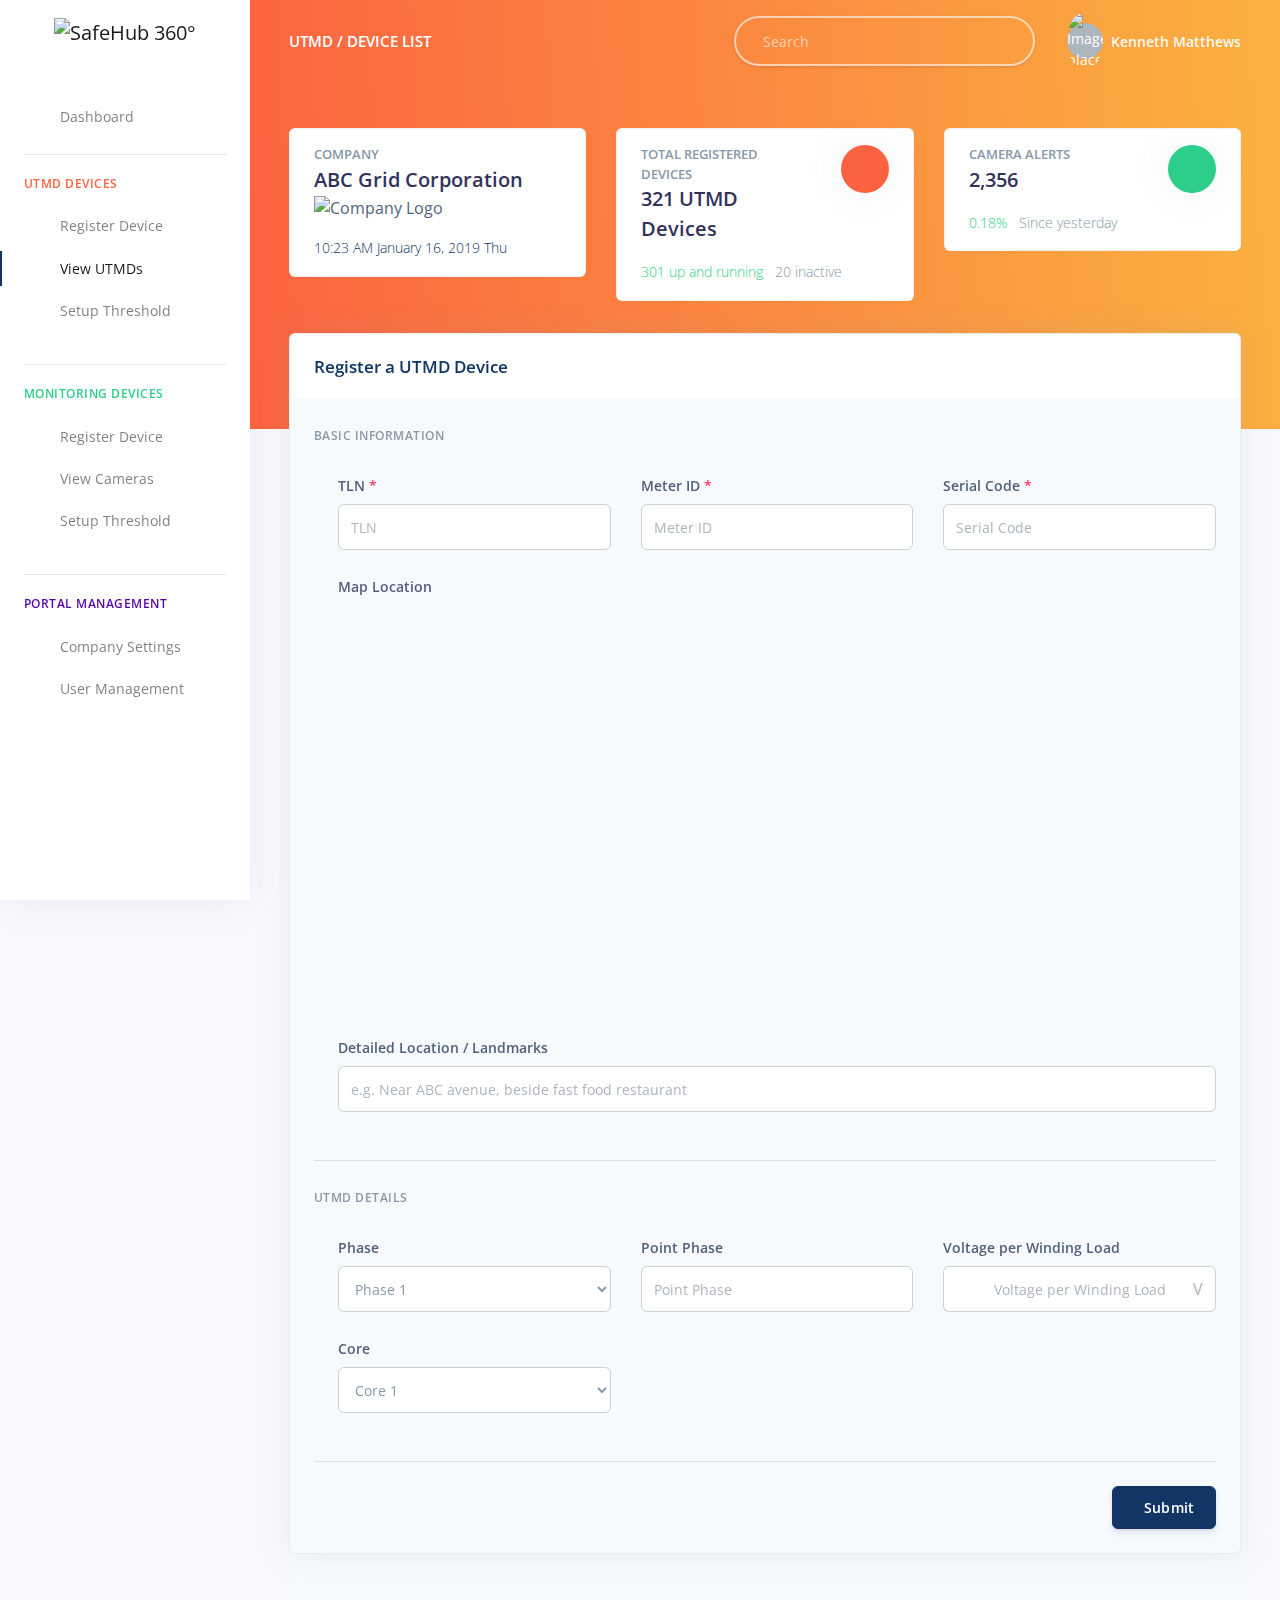
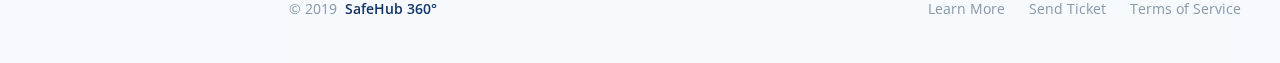
==== list-utmd.html @ 9fd8b377 "Added Register utmd, list html" ====
<!DOCTYPE html>
<html>

<head>
  <meta charset="utf-8">
  <meta name="viewport" content="width=device-width, initial-scale=1, shrink-to-fit=no">
  <meta name="description" content="One of ">
  <meta name="author" content="Ascent Digital Solutions">
  <title>UTMD Devices : SafeHub 360°</title>
  <!-- Favicon -->
  <link href="./assets/img/brand/favicon.png" rel="icon" type="image/png">
  <!-- Fonts -->
  <link href="https://fonts.googleapis.com/css?family=Open+Sans:300,400,600,700" rel="stylesheet">
  <!-- Icons -->
  <link href="./assets/vendor/nucleo/css/nucleo.css" rel="stylesheet">
  <link href="./assets/vendor/@fortawesome/fontawesome-free/css/all.min.css" rel="stylesheet">
  <!-- Argon CSS -->
  <link type="text/css" href="./assets/css/argon.css?v=1.0.0" rel="stylesheet">
</head>

<body>










  <!-- Sidenav -->
  <nav class="navbar navbar-vertical fixed-left navbar-expand-md navbar-light bg-white" id="sidenav-main">
    <div class="container-fluid">
      <!-- Toggler -->
      <button class="navbar-toggler" type="button" data-toggle="collapse" data-target="#sidenav-collapse-main" aria-controls="sidenav-main" aria-expanded="false" aria-label="Toggle navigation">
        <span class="navbar-toggler-icon"></span>
      </button>
      <!-- Brand -->
      <a class="navbar-brand pt-0" href="./index.html">
        <img src="./assets/img/brand/blue.png" class="navbar-brand-img" alt="SafeHub 360°">
      </a>
      <!-- User -->
      <ul class="nav align-items-center d-md-none">
        <li class="nav-item dropdown">
          <a class="nav-link nav-link-icon" href="#" role="button" data-toggle="dropdown" aria-haspopup="true" aria-expanded="false">
            <i class="ni ni-bell-55"></i>
          </a>
          <div class="dropdown-menu dropdown-menu-arrow dropdown-menu-right" aria-labelledby="navbar-default_dropdown_1">
            <a class="dropdown-item" href="#">Action</a>
            <a class="dropdown-item" href="#">Another action</a>
            <div class="dropdown-divider"></div>
            <a class="dropdown-item" href="#">Something else here</a>
          </div>
        </li>

        <!-- Side Dropwdonw -->
        <li class="nav-item dropdown">
          <a class="nav-link" href="#" role="button" data-toggle="dropdown" aria-haspopup="true" aria-expanded="false">
            <div class="media align-items-center">
              <span class="avatar avatar-sm rounded-circle">
                <img alt="Image placeholder" src="./assets/img/theme/team-1-800x800.jpg">
              </span>
            </div>
          </a>
          <div class="dropdown-menu dropdown-menu-arrow dropdown-menu-right">
            <div class=" dropdown-header noti-title">
              <h6 class="text-overflow m-0">Welcome!</h6>
            </div>
            <a href="./examples/profile.html" class="dropdown-item">
              <i class="ni ni-single-02"></i>
              <span>My profile</span>
            </a>
            <a href="./examples/profile.html" class="dropdown-item">
              <i class="ni ni-settings-gear-65"></i>
              <span>Settings</span>
            </a>
            <a href="./examples/profile.html" class="dropdown-item">
              <i class="ni ni-calendar-grid-58"></i>
              <span>Activity</span>
            </a>
            <a href="./examples/profile.html" class="dropdown-item">
              <i class="ni ni-support-16"></i>
              <span>Support</span>
            </a>
            <div class="dropdown-divider"></div>
            <a href="#!" class="dropdown-item">
              <i class="ni ni-user-run"></i>
              <span>Logout</span>
            </a>
          </div>
        </li>
        <!--  -->
      </ul>
      <!-- Collapse -->
      <div class="collapse navbar-collapse" id="sidenav-collapse-main">
        <!-- Collapse header -->
        <div class="navbar-collapse-header d-md-none">
          <div class="row">
            <div class="col-6 collapse-brand">
              <a href="./index.html">
                <img src="./assets/img/brand/blue.png">
              </a>
            </div>
            <div class="col-6 collapse-close">
              <button type="button" class="navbar-toggler" data-toggle="collapse" data-target="#sidenav-collapse-main" aria-controls="sidenav-main" aria-expanded="false" aria-label="Toggle sidenav">
                <span></span>
                <span></span>
              </button>
            </div>
          </div>
        </div>
        <!-- Form -->
        <form class="mt-4 mb-3 d-md-none">
          <div class="input-group input-group-rounded input-group-merge">
            <input type="search" class="form-control form-control-rounded form-control-prepended" placeholder="Search" aria-label="Search">
            <div class="input-group-prepend">
              <div class="input-group-text">
                <span class="fa fa-search"></span>
              </div>
            </div>
          </div>
        </form>
        <!-- Navigation -->
        <ul class="navbar-nav">
          <li class="nav-item">
            <a class="nav-link" href="./dashboard.html">
              <i class="ni ni-tv-2 text-primary"></i> Dashboard
            </a>
          </li>
        </ul>


        <!-- UTMD Links -->
        <hr class="my-3">
        <!-- Heading -->
        <h6 class="navbar-heading text-orange">UTMD Devices</h6>
        <ul class="navbar-nav mb-md-3">
          <li class="nav-item">
            <a class="nav-link" href="./register-utmd.html">
              <i class="ni ni-fat-add text-orange"></i> Register Device
            </a>
          </li>
          <li class="nav-item">
            <a class="nav-link active" href="./list-utmd.html">
              <i class="ni ni-app text-orange"></i> View UTMDs
            </a>
          </li>
          <li class="nav-item">
            <a class="nav-link" href="./setup-utmd.html">
              <i class="ni ni-settings text-orange"></i> Setup Threshold 
            </a>
          </li>
        </ul>
        <!-- End UTMD Links -->


        <!-- Camera Links -->
        <hr class="my-3">
        <!-- Heading -->
        <h6 class="navbar-heading text-green">Monitoring Devices</h6>
        <ul class="navbar-nav mb-md-3">
          <li class="nav-item">
            <a class="nav-link" href="./register-camera.html">
              <i class="ni ni-fat-add text-green"></i> Register Device
            </a>
          </li>
          <li class="nav-item">
            <a class="nav-link" href="./list-camera.html">
              <i class="fa fa-video text-green"></i> View Cameras
            </a>
          </li>
          <li class="nav-item">
            <a class="nav-link" href="./setup-camera.html">
              <i class="ni ni-settings text-green"></i> Setup Threshold 
            </a>
          </li>
        </ul>
        <!-- End Camera Links -->





        <!-- Portal Management -->
        <!-- Divider -->
        <hr class="my-3">
        <!-- Heading -->
        <h6 class="navbar-heading text-indigo">Portal Management</h6>
        <!-- Navigation -->
        <ul class="navbar-nav mb-md-3">
          <li class="nav-item">
            <a class="nav-link" href="./company-settings.html">
              <i class="ni ni-building text-indigo"></i> Company Settings
            </a>
          </li>
          <li class="nav-item">
            <a class="nav-link" href="./user-management.html">
              <i class="ni ni-circle-08 text-indigo"></i> User Management
            </a>
          </li> 
        </ul>
        <!-- End Portal Management -->



      </div>
    </div>
  </nav>


















  <!-- Main content -->
  <div class="main-content">
    <!-- Top navbar -->
    <nav class="navbar navbar-top navbar-expand-md navbar-dark" id="navbar-main">
      <div class="container-fluid">
        <!-- Brand -->
        <a class="h4 mb-0 text-white text-uppercase d-none d-lg-inline-block" href="./index.html">UTMD / DEvice List</a>
        <!-- Form -->
        <form class="navbar-search navbar-search-dark form-inline mr-3 d-none d-md-flex ml-lg-auto">
          <div class="form-group mb-0">
            <div class="input-group input-group-alternative">
              <div class="input-group-prepend">
                <span class="input-group-text"><i class="fas fa-search"></i></span>
              </div>
              <input class="form-control" placeholder="Search" type="text">
            </div>
          </div>
        </form>
        <!-- User -->
        <ul class="navbar-nav align-items-center d-none d-md-flex">
          <li class="nav-item dropdown">
            <a class="nav-link pr-0" href="#" role="button" data-toggle="dropdown" aria-haspopup="true" aria-expanded="false">
              <div class="media align-items-center">
                <span class="avatar avatar-sm rounded-circle">
                  <img alt="Image placeholder" src="./assets/img/theme/team-1-800x800.jpg">
                </span>
                <div class="media-body ml-2 d-none d-lg-block">
                  <span class="mb-0 text-sm  font-weight-bold">Kenneth Matthews</span>
                </div>
              </div>
            </a>
            <div class="dropdown-menu dropdown-menu-arrow dropdown-menu-right">
              <div class=" dropdown-header noti-title">
                <h6 class="text-overflow m-0">Welcome!</h6>
              </div> 
              <a href="./examples/profile.html" class="dropdown-item">
                <i class="ni ni-settings-gear-65"></i>
                <span>Settings</span>
              </a>
              <a href="./examples/profile.html" class="dropdown-item">
                <i class="ni ni-calendar-grid-58"></i>
                <span>Activity</span>
              </a>
              <a href="./examples/profile.html" class="dropdown-item">
                <i class="ni ni-support-16"></i>
                <span>Contact Support</span>
              </a>
              <div class="dropdown-divider"></div>
              <a href="#!" class="dropdown-item">
                <i class="ni ni-user-run"></i>
                <span>Logout</span>
              </a>
            </div>
          </li>
        </ul>
      </div>
    </nav>















      <!-- Header -->
      <!-- Header -->
    <div class="header bg-gradient-orange pb-8 pt-5 pt-md-8">
      <div class="container-fluid">
        <div class="header-body">
          <!-- Card stats -->
          <div class="row">

            <div class="col-xl-4 col-lg-12">
              <div class="card card-stats mb-4 mb-xl-0">
                <div class="card-body">
                  <div class="row">
                    <div class="col">
                      <h5 class="card-title text-uppercase text-muted mb-0">Company</h5>
                      <span class="h2 font-weight-bold mb-0">ABC Grid Corporation</span>
                    </div>
                    <div class="col-auto">
                      <img src="./assets/img/brand/blue.png" width="100px" alt="Company Logo">
                    </div>
                  </div>
                  <p class="mt-3 mb-0 text-muted text-sm">
                    <span class="text-primary mr-2"><i class="fas fa-clock"></i> 10:23 AM January 16, 2019 Thu</span>
                    <span class="text-nowrap"></span>
                  </p>
                </div>
              </div>
            </div>



            <div class="col-xl-4 col-lg-6">
              <div class="card card-stats mb-4 mb-xl-0">
                <div class="card-body">
                  <div class="row">
                    <div class="col">
                      <h5 class="card-title text-uppercase text-muted mb-0">Total Registered Devices</h5> 
                      <span class="h2 font-weight-bold mb-0">321 UTMD Devices</span>
                    </div>
                    <div class="col-auto">
                      <div class="icon icon-shape bg-orange text-white rounded-circle shadow">
                        <i class="fas fa-cubes"></i>
                      </div>
                    </div>
                  </div>
                  <p class="mt-3 mb-0 text-muted text-sm">
                    <span class="text-success mr-2"> <i class="fa fa-arrow-up"></i> 301 up and running </span>
                    <span class="text-nowrap"><i class="fa fa-arrow-down"></i> 20 inactive</span>
                  </p>
                </div>
              </div>
            </div>
            <div class="col-xl-4 col-lg-6">
              <div class="card card-stats mb-4 mb-xl-0">
                <div class="card-body">
                  <div class="row">
                    <div class="col">
                      <h5 class="card-title text-uppercase text-muted mb-0">Camera Alerts</h5>
                      <span class="h2 font-weight-bold mb-0">2,356</span>
                    </div>
                    <div class="col-auto">
                      <div class="icon icon-shape bg-green text-white rounded-circle shadow">
                        <i class="fa fa-video"></i>
                      </div>
                    </div>
                  </div>
                  <p class="mt-3 mb-0 text-muted text-sm">
                    <span class="text-success mr-2"><i class="fas fa-arrow-down"></i> 0.18%</span>
                    <span class="text-nowrap">Since yesterday</span>
                  </p>
                </div>
              </div>
            </div> 



          </div>
        </div>
      </div>
    </div>












    <!-- Page content -->
    <div class="container-fluid mt--7">
      <div class="row">



        <!-- Column 2 -->
        <div class="col-xl-12 order-xl-1">
          <div class="card bg-secondary shadow">
            <div class="card-header bg-white border-0">
              <div class="row align-items-center">
                <div class="col-8">
                  <h3 class="mb-0 text-primary"><i class="fa fa-cube"></i> Register a UTMD Device</h3>
                </div>
                <div class="col-4 text-right">
                  <!-- <a href="#!" class="btn btn-sm btn-primary">Go to Setup Threshold</a> -->
                </div>
              </div>
            </div>
            <div class="card-body">
              <form>
                <h6 class="heading-small text-muted mb-4">Basic information</h6>
                <div class="pl-lg-4">
                  <div class="row">
                    <div class="col-lg-4">
                      <div class="form-group">
                        <label class="form-control-label" for="basic_1">TLN <span class="text-red">*</span></label>
                        <input type="text" id="basic_1" class="form-control " placeholder="TLN" value="">
                      </div>
                    </div>
                    <div class="col-lg-4">
                      <div class="form-group">
                        <label class="form-control-label" for="basic_2">Meter ID <span class="text-red">*</span></label>
                        <input type="text" id="basic_2" class="form-control " placeholder="Meter ID" value="">
                      </div>
                    </div>
                    <div class="col-lg-4">
                      <div class="form-group">
                        <label class="form-control-label" for="basic_3">Serial Code <span class="text-red">*</span></label>
                        <input type="text" id="basic_3" class="form-control " placeholder="Serial Code" value="">
                      </div>
                    </div>
                  </div> 

                  <div class="row">
                    <div class="col-md-12">
                      <div class="form-group">
                        <label class="form-control-label" for="basic_5">Map Location</label>
                        <iframe class="" src="http://maps.google.com/maps?q=19.7436798, 96.0950516&z=15&output=embed" width="100%" height="400px" frameborder="0" style="border-radius: 10px;"></iframe>
                      </div>
                    </div>
                  </div>

                  <div class="row">
                    <div class="col-md-12">
                      <div class="form-group">
                        <label class="form-control-label" for="basic_4">Detailed Location / Landmarks</label>
                        <input id="basic_4" class="form-control " placeholder="e.g. Near ABC avenue, beside fast food restaurant" value="" type="text">
                      </div>
                    </div>
                  </div>
 
                </div>
                <hr class="my-4" />
                <!-- Address -->
                <h6 class="heading-small text-muted mb-4">UTMD Details</h6>
                <div class="pl-lg-4"> 
                  <div class="row">
                    <div class="col-lg-4"> 
                      <div class="form-group">
                        <label class="form-control-label" for="utmd_1">Phase</label> 
                            <select class="form-control " id="utmd_1">
                              <option value="p1">Phase 1</option>
                              <option value="p2">Phase 2</option>
                              <option value="p3">Phase 3</option> 
                            </select>
                      </div>
                    </div>
                    <div class="col-lg-4">
                      <div class="form-group">
                        <label class="form-control-label" for="utmd_2">Point Phase</label>
                        <input type="text" id="utmd_2" class="form-control " placeholder="Point Phase" value="">
                      </div>
                    </div>
                    <div class="col-lg-4">
                      <div class="form-group">
                        <label class="form-control-label" for="utmd_3">Voltage per Winding Load</label>
                          <div class="input-group mb-4">
                            <input class="form-control text-right" id="utmd_3" placeholder="Voltage per Winding Load" type="number">
                            <div class="input-group-append">
                              <span class="input-group-text">V</span>
                            </div>
                          </div>
                        </div>
                    </div>
                    <div class="col-lg-4"> 
                      <div class="form-group">
                        <label class="form-control-label" for="utmd_4">Core</label> 
                            <select class="form-control " id="utmd_4">
                              <option value="c1">Core 1</option>
                              <option value="c2">Core 2</option>
                              <option value="c3">Core 3</option> 
                            </select>
                      </div>
                    </div>
                  </div>
                </div>
                <hr class="my-4" />
                <!-- Submit -->
                <div class="row">
                  <div class="col-lg text-right">
                    <button class="btn btn-icon btn-3 btn-primary" type="button">
                        <span class="btn-inner--icon"><i class="fa fa-plus"></i></span>
                          <span class="btn-inner--text">Submit</span>
                      </button>
                  </div>
                </div> 
                <!--  -->
              </form>
            </div>
          </div>
        </div>
      </div> 
   
      <!-- Footer -->
      <footer class="footer">
        <div class="row align-items-center justify-content-xl-between">
          <div class="col-xl-6">
            <div class="copyright text-center text-xl-left text-muted">
              &copy; 2019 <a href="./dashboard.html" class="font-weight-bold ml-1" target="_blank">SafeHub 360°</a>
            </div>
          </div>
          <div class="col-xl-6">
            <ul class="nav nav-footer justify-content-center justify-content-xl-end">
              <li class="nav-item">
                <a href="./dashboard.html" class="nav-link" target="_blank">Learn More</a>
              </li>
              <li class="nav-item">
                <a href="./dashboard.html" class="nav-link" target="_blank">Send Ticket</a>
              </li> 
              <li class="nav-item">
                <a href="" class="nav-link" target="_blank">Terms of Service</a>
              </li>
            </ul>
          </div>
        </div>
      </footer>
    </div>
  </div>
  <!-- Argon Scripts -->
  <!-- Core -->
  <script src="./assets/vendor/jquery/dist/jquery.min.js"></script>
  <script src="./assets/vendor/bootstrap/dist/js/bootstrap.bundle.min.js"></script>
  <!-- Optional JS -->
  <script src="./assets/vendor/chart.js/dist/Chart.min.js"></script>
  <script src="./assets/vendor/chart.js/dist/Chart.extension.js"></script>
  <!-- Argon JS -->
  <script src="./assets/js/argon.js?v=1.0.0"></script>
</body>

</html>
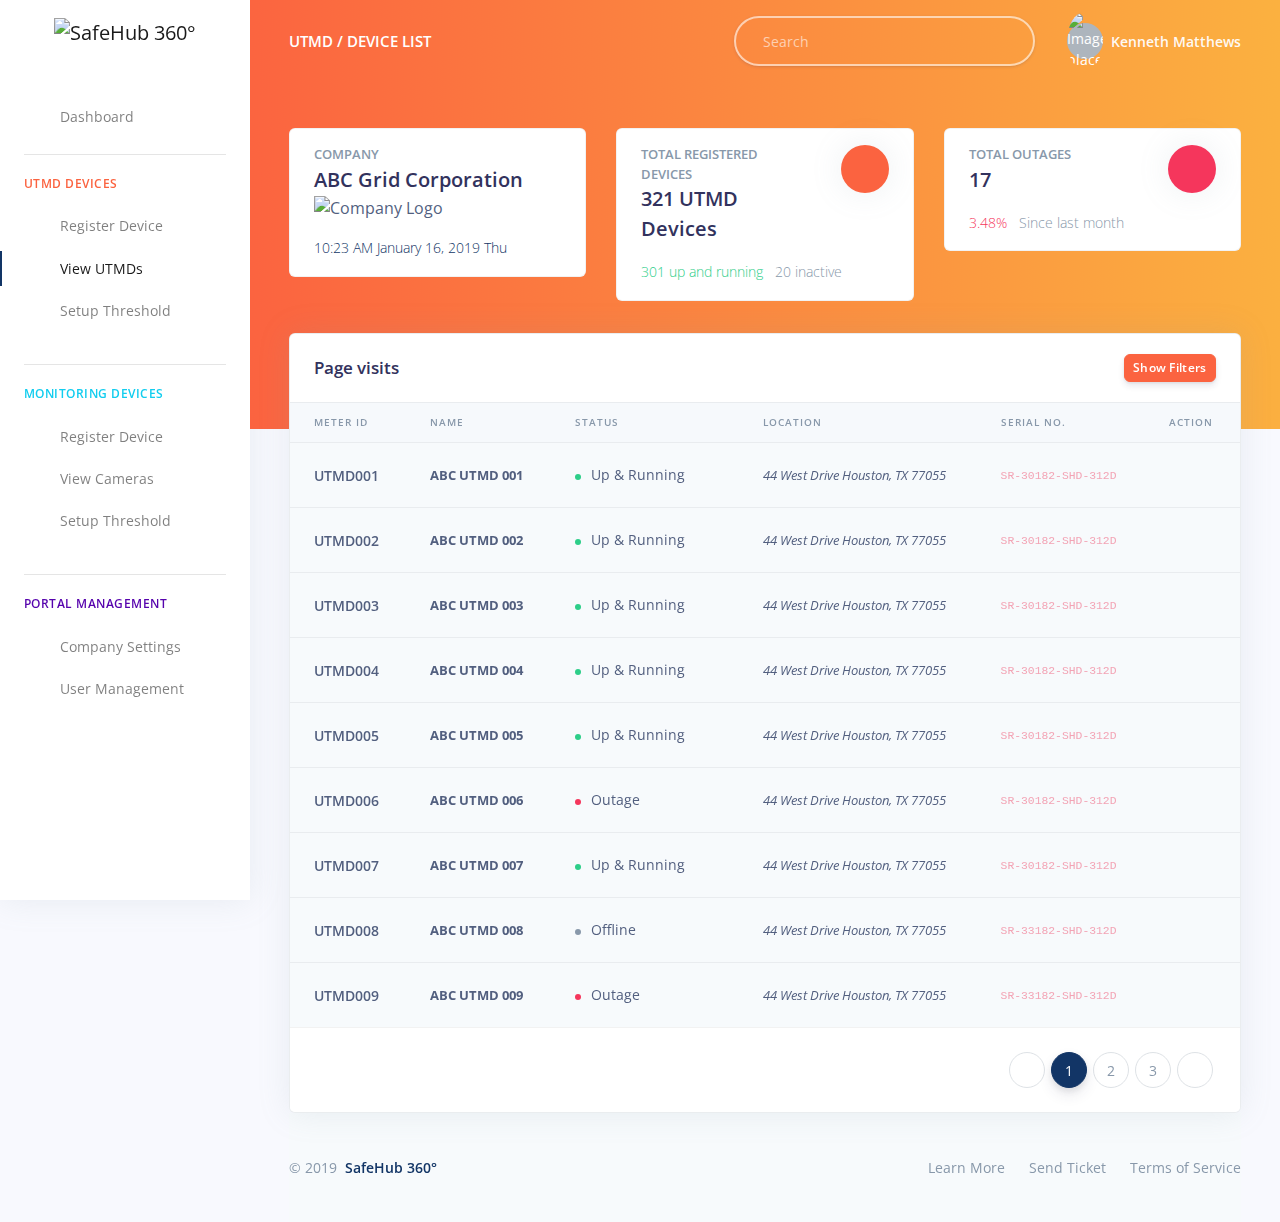
==== commit 5d91e359: "Added Setup Threshold page" ====
--- a/list-utmd.html
+++ b/list-utmd.html
@@ -158,21 +158,21 @@
         <!-- Camera Links -->
         <hr class="my-3">
         <!-- Heading -->
-        <h6 class="navbar-heading text-green">Monitoring Devices</h6>
+        <h6 class="navbar-heading text-teal">Monitoring Devices</h6>
         <ul class="navbar-nav mb-md-3">
           <li class="nav-item">
             <a class="nav-link" href="./register-camera.html">
-              <i class="ni ni-fat-add text-green"></i> Register Device
+              <i class="ni ni-fat-add text-teal"></i> Register Device
             </a>
           </li>
           <li class="nav-item">
             <a class="nav-link" href="./list-camera.html">
-              <i class="fa fa-video text-green"></i> View Cameras
+              <i class="fa fa-video text-teal"></i> View Cameras
             </a>
           </li>
           <li class="nav-item">
             <a class="nav-link" href="./setup-camera.html">
-              <i class="ni ni-settings text-green"></i> Setup Threshold 
+              <i class="ni ni-settings text-teal"></i> Setup Threshold 
             </a>
           </li>
         </ul>
@@ -353,18 +353,18 @@
                 <div class="card-body">
                   <div class="row">
                     <div class="col">
-                      <h5 class="card-title text-uppercase text-muted mb-0">Camera Alerts</h5>
-                      <span class="h2 font-weight-bold mb-0">2,356</span>
+                      <h5 class="card-title text-uppercase text-muted mb-0">Total Outages</h5>
+                      <span class="h2 font-weight-bold mb-0">17</span>
                     </div>
                     <div class="col-auto">
-                      <div class="icon icon-shape bg-green text-white rounded-circle shadow">
-                        <i class="fa fa-video"></i>
+                      <div class="icon icon-shape bg-danger text-white rounded-circle shadow">
+                        <i class="fas fa-bolt"></i>
                       </div>
                     </div>
                   </div>
                   <p class="mt-3 mb-0 text-muted text-sm">
-                    <span class="text-success mr-2"><i class="fas fa-arrow-down"></i> 0.18%</span>
-                    <span class="text-nowrap">Since yesterday</span>
+                    <span class="text-danger mr-2"><i class="fa fa-arrow-up"></i> 3.48%</span>
+                    <span class="text-nowrap">Since last month</span>
                   </p>
                 </div>
               </div>
@@ -397,116 +397,413 @@
         <!-- Column 2 -->
         <div class="col-xl-12 order-xl-1">
           <div class="card bg-secondary shadow">
-            <div class="card-header bg-white border-0">
+            <div class="card-header border-0">
               <div class="row align-items-center">
-                <div class="col-8">
-                  <h3 class="mb-0 text-primary"><i class="fa fa-cube"></i> Register a UTMD Device</h3>
+                <div class="col">
+                  <h3 class="mb-0">Page visits</h3>
                 </div>
-                <div class="col-4 text-right">
-                  <!-- <a href="#!" class="btn btn-sm btn-primary">Go to Setup Threshold</a> -->
+                <div class="col text-right">
+                  <a data-toggle="collapse" href="#list-filters" role="button" aria-expanded="false" aria-controls="list-filters" class="btn btn-sm btn-warning bg-orange">Show Filters</a>
                 </div>
               </div>
             </div>
-            <div class="card-body">
-              <form>
-                <h6 class="heading-small text-muted mb-4">Basic information</h6>
-                <div class="pl-lg-4">
-                  <div class="row">
-                    <div class="col-lg-4">
-                      <div class="form-group">
-                        <label class="form-control-label" for="basic_1">TLN <span class="text-red">*</span></label>
-                        <input type="text" id="basic_1" class="form-control " placeholder="TLN" value="">
-                      </div>
-                    </div>
-                    <div class="col-lg-4">
-                      <div class="form-group">
-                        <label class="form-control-label" for="basic_2">Meter ID <span class="text-red">*</span></label>
-                        <input type="text" id="basic_2" class="form-control " placeholder="Meter ID" value="">
-                      </div>
-                    </div>
-                    <div class="col-lg-4">
-                      <div class="form-group">
-                        <label class="form-control-label" for="basic_3">Serial Code <span class="text-red">*</span></label>
-                        <input type="text" id="basic_3" class="form-control " placeholder="Serial Code" value="">
-                      </div>
-                    </div>
-                  </div> 
-
-                  <div class="row">
-                    <div class="col-md-12">
-                      <div class="form-group">
-                        <label class="form-control-label" for="basic_5">Map Location</label>
-                        <iframe class="" src="http://maps.google.com/maps?q=19.7436798, 96.0950516&z=15&output=embed" width="100%" height="400px" frameborder="0" style="border-radius: 10px;"></iframe>
-                      </div>
-                    </div>
-                  </div>
-
-                  <div class="row">
-                    <div class="col-md-12">
-                      <div class="form-group">
-                        <label class="form-control-label" for="basic_4">Detailed Location / Landmarks</label>
-                        <input id="basic_4" class="form-control " placeholder="e.g. Near ABC avenue, beside fast food restaurant" value="" type="text">
-                      </div>
-                    </div>
-                  </div>
- 
-                </div>
-                <hr class="my-4" />
-                <!-- Address -->
-                <h6 class="heading-small text-muted mb-4">UTMD Details</h6>
-                <div class="pl-lg-4"> 
-                  <div class="row">
-                    <div class="col-lg-4"> 
-                      <div class="form-group">
-                        <label class="form-control-label" for="utmd_1">Phase</label> 
-                            <select class="form-control " id="utmd_1">
-                              <option value="p1">Phase 1</option>
-                              <option value="p2">Phase 2</option>
-                              <option value="p3">Phase 3</option> 
-                            </select>
-                      </div>
-                    </div>
-                    <div class="col-lg-4">
-                      <div class="form-group">
-                        <label class="form-control-label" for="utmd_2">Point Phase</label>
-                        <input type="text" id="utmd_2" class="form-control " placeholder="Point Phase" value="">
-                      </div>
-                    </div>
-                    <div class="col-lg-4">
-                      <div class="form-group">
-                        <label class="form-control-label" for="utmd_3">Voltage per Winding Load</label>
-                          <div class="input-group mb-4">
-                            <input class="form-control text-right" id="utmd_3" placeholder="Voltage per Winding Load" type="number">
-                            <div class="input-group-append">
-                              <span class="input-group-text">V</span>
-                            </div>
-                          </div>
-                        </div>
-                    </div>
-                    <div class="col-lg-4"> 
-                      <div class="form-group">
-                        <label class="form-control-label" for="utmd_4">Core</label> 
-                            <select class="form-control " id="utmd_4">
-                              <option value="c1">Core 1</option>
-                              <option value="c2">Core 2</option>
-                              <option value="c3">Core 3</option> 
-                            </select>
-                      </div>
+            <div class="collapse" id="list-filters">
+              <div class="card-body">
+                <div class="row">
+                  <div class="col-md-12">
+                    <div class="form-group"> 
+                      <input type="text" class="form-control  " placeholder="Search list" value="">
                     </div>
                   </div>
                 </div>
-                <hr class="my-4" />
-                <!-- Submit -->
-                <div class="row">
-                  <div class="col-lg text-right">
-                    <button class="btn btn-icon btn-3 btn-primary" type="button">
-                        <span class="btn-inner--icon"><i class="fa fa-plus"></i></span>
-                          <span class="btn-inner--text">Submit</span>
-                      </button>
-                  </div>
-                </div> 
-                <!--  -->
-              </form>
+              </div>
+            </div>
+            <!-- Table  -->
+            <div class="table-responsive">
+              <table class="table align-items-center table-flush">
+                <thead class="thead-light">
+                  <tr>
+                    <th scope="col">Meter ID</th>
+                    <th scope="col">Name</th>
+                    <th scope="col">Status</th>
+                    <th scope="col">Location</th>
+                    <th scope="col">Serial No.</th> 
+                    <th scope="col">Action</th>
+                  </tr>
+                </thead>
+                <tbody>
+                  <tr>
+                    <th scope="row">
+                      <div class="media align-items-center"> 
+                        <div class="media-body"> 
+                          <span class="mb-0 text-sm">UTMD001</span>
+                        </div>
+                      </div>
+                    </th>  
+                    <td>
+                      <b>ABC UTMD 001</b>
+                    </td>
+                    <td>
+                      <span class="badge badge-dot mr-4">
+                        <i class="bg-success"></i> Up & Running
+                      </span>
+                    </td> 
+                    <td>
+                      <i>44 West Drive Houston, TX 77055</i>
+                    </td>
+                    <td>
+                      <code>SR-30182-SHD-312D</code>
+                    </td>
+                    <td class="text-right">
+                      <div class="dropdown">
+                        <a class="btn btn-sm btn-icon-only text-light" href="#" role="button" data-toggle="dropdown" aria-haspopup="true" aria-expanded="false">
+                          <i class="fas fa-ellipsis-v"></i>
+                        </a>
+                        <div class="dropdown-menu dropdown-menu-right dropdown-menu-arrow">
+                          <a class="dropdown-item" href="./utmd-statistics.html">Statistics</a>
+                          <a class="dropdown-item" href="./utmd-history.html">History</a>
+                          <a class="dropdown-item" href="./utmd-graphs.html">Graphs</a>
+                          <div class="dropdown-divider"></div>
+                          <a class="dropdown-item" href="./edit-utmd.html">Edit Details</a>
+                          <a class="dropdown-item text-muted" href="#archive">Deactivate</a> 
+                        </div>
+                      </div>
+                    </td>
+                  </tr> 
+                  <tr>
+                    <th scope="row">
+                      <div class="media align-items-center"> 
+                        <div class="media-body"> 
+                          <span class="mb-0 text-sm">UTMD002</span>
+                        </div>
+                      </div>
+                    </th>  
+                    <td>
+                      <b>ABC UTMD 002</b>
+                    </td>
+                    <td>
+                      <span class="badge badge-dot mr-4">
+                        <i class="bg-success"></i> Up & Running
+                      </span>
+                    </td> 
+                    <td>
+                      <i>44 West Drive Houston, TX 77055</i>
+                    </td>
+                    <td>
+                      <code>SR-30182-SHD-312D</code>
+                    </td>
+                    <td class="text-right">
+                      <div class="dropdown">
+                        <a class="btn btn-sm btn-icon-only text-light" href="#" role="button" data-toggle="dropdown" aria-haspopup="true" aria-expanded="false">
+                          <i class="fas fa-ellipsis-v"></i>
+                        </a>
+                        <div class="dropdown-menu dropdown-menu-right dropdown-menu-arrow">
+                          <a class="dropdown-item" href="./utmd-statistics.html">Statistics</a>
+                          <a class="dropdown-item" href="./utmd-history.html">History</a>
+                          <a class="dropdown-item" href="./utmd-graphs.html">Graphs</a>
+                          <div class="dropdown-divider"></div>
+                          <a class="dropdown-item" href="./edit-utmd.html">Edit Details</a>
+                          <a class="dropdown-item text-muted" href="#archive">Deactivate</a> 
+                        </div>
+                      </div>
+                    </td>
+                  </tr> 
+                  <tr>
+                    <th scope="row">
+                      <div class="media align-items-center"> 
+                        <div class="media-body"> 
+                          <span class="mb-0 text-sm">UTMD003</span>
+                        </div>
+                      </div>
+                    </th>  
+                    <td>
+                      <b>ABC UTMD 003</b>
+                    </td>
+                    <td>
+                      <span class="badge badge-dot mr-4">
+                        <i class="bg-success"></i> Up & Running
+                      </span>
+                    </td> 
+                    <td>
+                      <i>44 West Drive Houston, TX 77055</i>
+                    </td>
+                    <td>
+                      <code>SR-30182-SHD-312D</code>
+                    </td>
+                    <td class="text-right">
+                      <div class="dropdown">
+                        <a class="btn btn-sm btn-icon-only text-light" href="#" role="button" data-toggle="dropdown" aria-haspopup="true" aria-expanded="false">
+                          <i class="fas fa-ellipsis-v"></i>
+                        </a>
+                        <div class="dropdown-menu dropdown-menu-right dropdown-menu-arrow">
+                          <a class="dropdown-item" href="./utmd-statistics.html">Statistics</a>
+                          <a class="dropdown-item" href="./utmd-history.html">History</a>
+                          <a class="dropdown-item" href="./utmd-graphs.html">Graphs</a>
+                          <div class="dropdown-divider"></div>
+                          <a class="dropdown-item" href="./edit-utmd.html">Edit Details</a>
+                          <a class="dropdown-item text-muted" href="#archive">Deactivate</a> 
+                        </div>
+                      </div>
+                    </td>
+                  </tr> 
+                  <tr>
+                    <th scope="row">
+                      <div class="media align-items-center"> 
+                        <div class="media-body"> 
+                          <span class="mb-0 text-sm">UTMD004</span>
+                        </div>
+                      </div>
+                    </th>  
+                    <td>
+                      <b>ABC UTMD 004</b>
+                    </td>
+                    <td>
+                      <span class="badge badge-dot mr-4">
+                        <i class="bg-success"></i> Up & Running
+                      </span>
+                    </td> 
+                    <td>
+                      <i>44 West Drive Houston, TX 77055</i>
+                    </td>
+                    <td>
+                      <code>SR-30182-SHD-312D</code>
+                    </td>
+                    <td class="text-right">
+                      <div class="dropdown">
+                        <a class="btn btn-sm btn-icon-only text-light" href="#" role="button" data-toggle="dropdown" aria-haspopup="true" aria-expanded="false">
+                          <i class="fas fa-ellipsis-v"></i>
+                        </a>
+                        <div class="dropdown-menu dropdown-menu-right dropdown-menu-arrow">
+                          <a class="dropdown-item" href="./utmd-statistics.html">Statistics</a>
+                          <a class="dropdown-item" href="./utmd-history.html">History</a>
+                          <a class="dropdown-item" href="./utmd-graphs.html">Graphs</a>
+                          <div class="dropdown-divider"></div>
+                          <a class="dropdown-item" href="./edit-utmd.html">Edit Details</a>
+                          <a class="dropdown-item text-muted" href="#archive">Deactivate</a> 
+                        </div>
+                      </div>
+                    </td>
+                  </tr> 
+                  <tr>
+                    <th scope="row">
+                      <div class="media align-items-center"> 
+                        <div class="media-body"> 
+                          <span class="mb-0 text-sm">UTMD005</span>
+                        </div>
+                      </div>
+                    </th>  
+                    <td>
+                      <b>ABC UTMD 005</b>
+                    </td>
+                    <td>
+                      <span class="badge badge-dot mr-4">
+                        <i class="bg-success"></i> Up & Running
+                      </span>
+                    </td> 
+                    <td>
+                      <i>44 West Drive Houston, TX 77055</i>
+                    </td>
+                    <td>
+                      <code>SR-30182-SHD-312D</code>
+                    </td>
+                    <td class="text-right">
+                      <div class="dropdown">
+                        <a class="btn btn-sm btn-icon-only text-light" href="#" role="button" data-toggle="dropdown" aria-haspopup="true" aria-expanded="false">
+                          <i class="fas fa-ellipsis-v"></i>
+                        </a>
+                        <div class="dropdown-menu dropdown-menu-right dropdown-menu-arrow">
+                          <a class="dropdown-item" href="./utmd-statistics.html">Statistics</a>
+                          <a class="dropdown-item" href="./utmd-history.html">History</a>
+                          <a class="dropdown-item" href="./utmd-graphs.html">Graphs</a>
+                          <div class="dropdown-divider"></div>
+                          <a class="dropdown-item" href="./edit-utmd.html">Edit Details</a>
+                          <a class="dropdown-item text-muted" href="#archive">Deactivate</a> 
+                        </div>
+                      </div>
+                    </td>
+                  </tr> 
+                  <tr>
+                    <th scope="row">
+                      <div class="media align-items-center"> 
+                        <div class="media-body"> 
+                          <span class="mb-0 text-sm">UTMD006</span>
+                        </div>
+                      </div>
+                    </th>  
+                    <td>
+                      <b>ABC UTMD 006</b>
+                    </td>
+                    <td>
+                      <span class="badge badge-dot mr-4">
+                        <i class="bg-danger"></i> Outage
+                      </span>
+                    </td> 
+                    <td>
+                      <i>44 West Drive Houston, TX 77055</i>
+                    </td>
+                    <td>
+                      <code>SR-30182-SHD-312D</code>
+                    </td>
+                    <td class="text-right">
+                      <div class="dropdown">
+                        <a class="btn btn-sm btn-icon-only text-light" href="#" role="button" data-toggle="dropdown" aria-haspopup="true" aria-expanded="false">
+                          <i class="fas fa-ellipsis-v"></i>
+                        </a>
+                        <div class="dropdown-menu dropdown-menu-right dropdown-menu-arrow">
+                          <a class="dropdown-item" href="./utmd-statistics.html">Statistics</a>
+                          <a class="dropdown-item" href="./utmd-history.html">History</a>
+                          <a class="dropdown-item" href="./utmd-graphs.html">Graphs</a>
+                          <div class="dropdown-divider"></div>
+                          <a class="dropdown-item" href="./edit-utmd.html">Edit Details</a>
+                          <a class="dropdown-item text-muted" href="#archive">Deactivate</a> 
+                        </div>
+                      </div>
+                    </td>
+                  </tr> 
+                  <tr>
+                    <th scope="row">
+                      <div class="media align-items-center"> 
+                        <div class="media-body"> 
+                          <span class="mb-0 text-sm">UTMD007</span>
+                        </div>
+                      </div>
+                    </th>  
+                    <td>
+                      <b>ABC UTMD 007</b>
+                    </td>
+                    <td>
+                      <span class="badge badge-dot mr-4">
+                        <i class="bg-success"></i> Up & Running
+                      </span>
+                    </td> 
+                    <td>
+                      <i>44 West Drive Houston, TX 77055</i>
+                    </td>
+                    <td>
+                      <code>SR-30182-SHD-312D</code>
+                    </td>
+                    <td class="text-right">
+                      <div class="dropdown">
+                        <a class="btn btn-sm btn-icon-only text-light" href="#" role="button" data-toggle="dropdown" aria-haspopup="true" aria-expanded="false">
+                          <i class="fas fa-ellipsis-v"></i>
+                        </a>
+                        <div class="dropdown-menu dropdown-menu-right dropdown-menu-arrow">
+                          <a class="dropdown-item" href="./utmd-statistics.html">Statistics</a>
+                          <a class="dropdown-item" href="./utmd-history.html">History</a>
+                          <a class="dropdown-item" href="./utmd-graphs.html">Graphs</a>
+                          <div class="dropdown-divider"></div>
+                          <a class="dropdown-item" href="./edit-utmd.html">Edit Details</a>
+                          <a class="dropdown-item text-muted" href="#archive">Deactivate</a> 
+                        </div>
+                      </div>
+                    </td>
+                  </tr> 
+                  <tr>
+                    <th scope="row">
+                      <div class="media align-items-center"> 
+                        <div class="media-body"> 
+                          <span class="mb-0 text-sm">UTMD008</span>
+                        </div>
+                      </div>
+                    </th>  
+                    <td>
+                      <b>ABC UTMD 008</b>
+                    </td>
+                    <td>
+                      <span class="badge badge-dot mr-4">
+                        <i class="bg-gray"></i> Offline
+                      </span>
+                    </td> 
+                    <td>
+                      <i>44 West Drive Houston, TX 77055</i>
+                    </td>
+                    <td>
+                      <code>SR-33182-SHD-312D</code>
+                    </td>
+                    <td class="text-right">
+                      <div class="dropdown">
+                        <a class="btn btn-sm btn-icon-only text-light" href="#" role="button" data-toggle="dropdown" aria-haspopup="true" aria-expanded="false">
+                          <i class="fas fa-ellipsis-v"></i>
+                        </a>
+                        <div class="dropdown-menu dropdown-menu-right dropdown-menu-arrow">
+                          <a class="dropdown-item" href="./utmd-statistics.html">Statistics</a>
+                          <a class="dropdown-item" href="./utmd-history.html">History</a>
+                          <a class="dropdown-item" href="./utmd-graphs.html">Graphs</a>
+                          <div class="dropdown-divider"></div>
+                          <a class="dropdown-item" href="./edit-utmd.html">Edit Details</a>
+                          <a class="dropdown-item text-muted" href="#archive">Deactivate</a> 
+                        </div>
+                      </div>
+                    </td>
+                  </tr> 
+                  <tr>
+                    <th scope="row">
+                      <div class="media align-items-center"> 
+                        <div class="media-body"> 
+                          <span class="mb-0 text-sm">UTMD009</span>
+                        </div>
+                      </div>
+                    </th>  
+                    <td>
+                      <b>ABC UTMD 009</b>
+                    </td>
+                    <td>
+                      <span class="badge badge-dot mr-4">
+                        <i class="bg-danger"></i> Outage
+                      </span>
+                    </td> 
+                    <td>
+                      <i>44 West Drive Houston, TX 77055</i>
+                    </td>
+                    <td>
+                      <code>SR-33182-SHD-312D</code>
+                    </td>
+                    <td class="text-right">
+                      <div class="dropdown">
+                        <a class="btn btn-sm btn-icon-only text-light" href="#" role="button" data-toggle="dropdown" aria-haspopup="true" aria-expanded="false">
+                          <i class="fas fa-ellipsis-v"></i>
+                        </a>
+                        <div class="dropdown-menu dropdown-menu-right dropdown-menu-arrow">
+                          <a class="dropdown-item" href="./utmd-statistics.html">Statistics</a>
+                          <a class="dropdown-item" href="./utmd-history.html">History</a>
+                          <a class="dropdown-item" href="./utmd-graphs.html">Graphs</a>
+                          <div class="dropdown-divider"></div>
+                          <a class="dropdown-item" href="./edit-utmd.html">Edit Details</a>
+                          <a class="dropdown-item text-muted" href="#archive">Deactivate</a> 
+                        </div>
+                      </div>
+                    </td>
+                  </tr> 
+
+
+                </tbody>
+              </table>
+            </div>
+            <!-- Table End -->
+            <div class="card-footer py-4">
+              <nav aria-label="...">
+                <ul class="pagination justify-content-end mb-0">
+                  <li class="page-item disabled">
+                    <a class="page-link" href="#" tabindex="-1">
+                      <i class="fas fa-angle-left"></i>
+                      <span class="sr-only">Previous</span>
+                    </a>
+                  </li>
+                  <li class="page-item active">
+                    <a class="page-link" href="#">1</a>
+                  </li>
+                  <li class="page-item">
+                    <a class="page-link" href="#">2 <span class="sr-only">(current)</span></a>
+                  </li>
+                  <li class="page-item"><a class="page-link" href="#">3</a></li>
+                  <li class="page-item">
+                    <a class="page-link" href="#">
+                      <i class="fas fa-angle-right"></i>
+                      <span class="sr-only">Next</span>
+                    </a>
+                  </li>
+                </ul>
+              </nav>
             </div>
           </div>
         </div>
